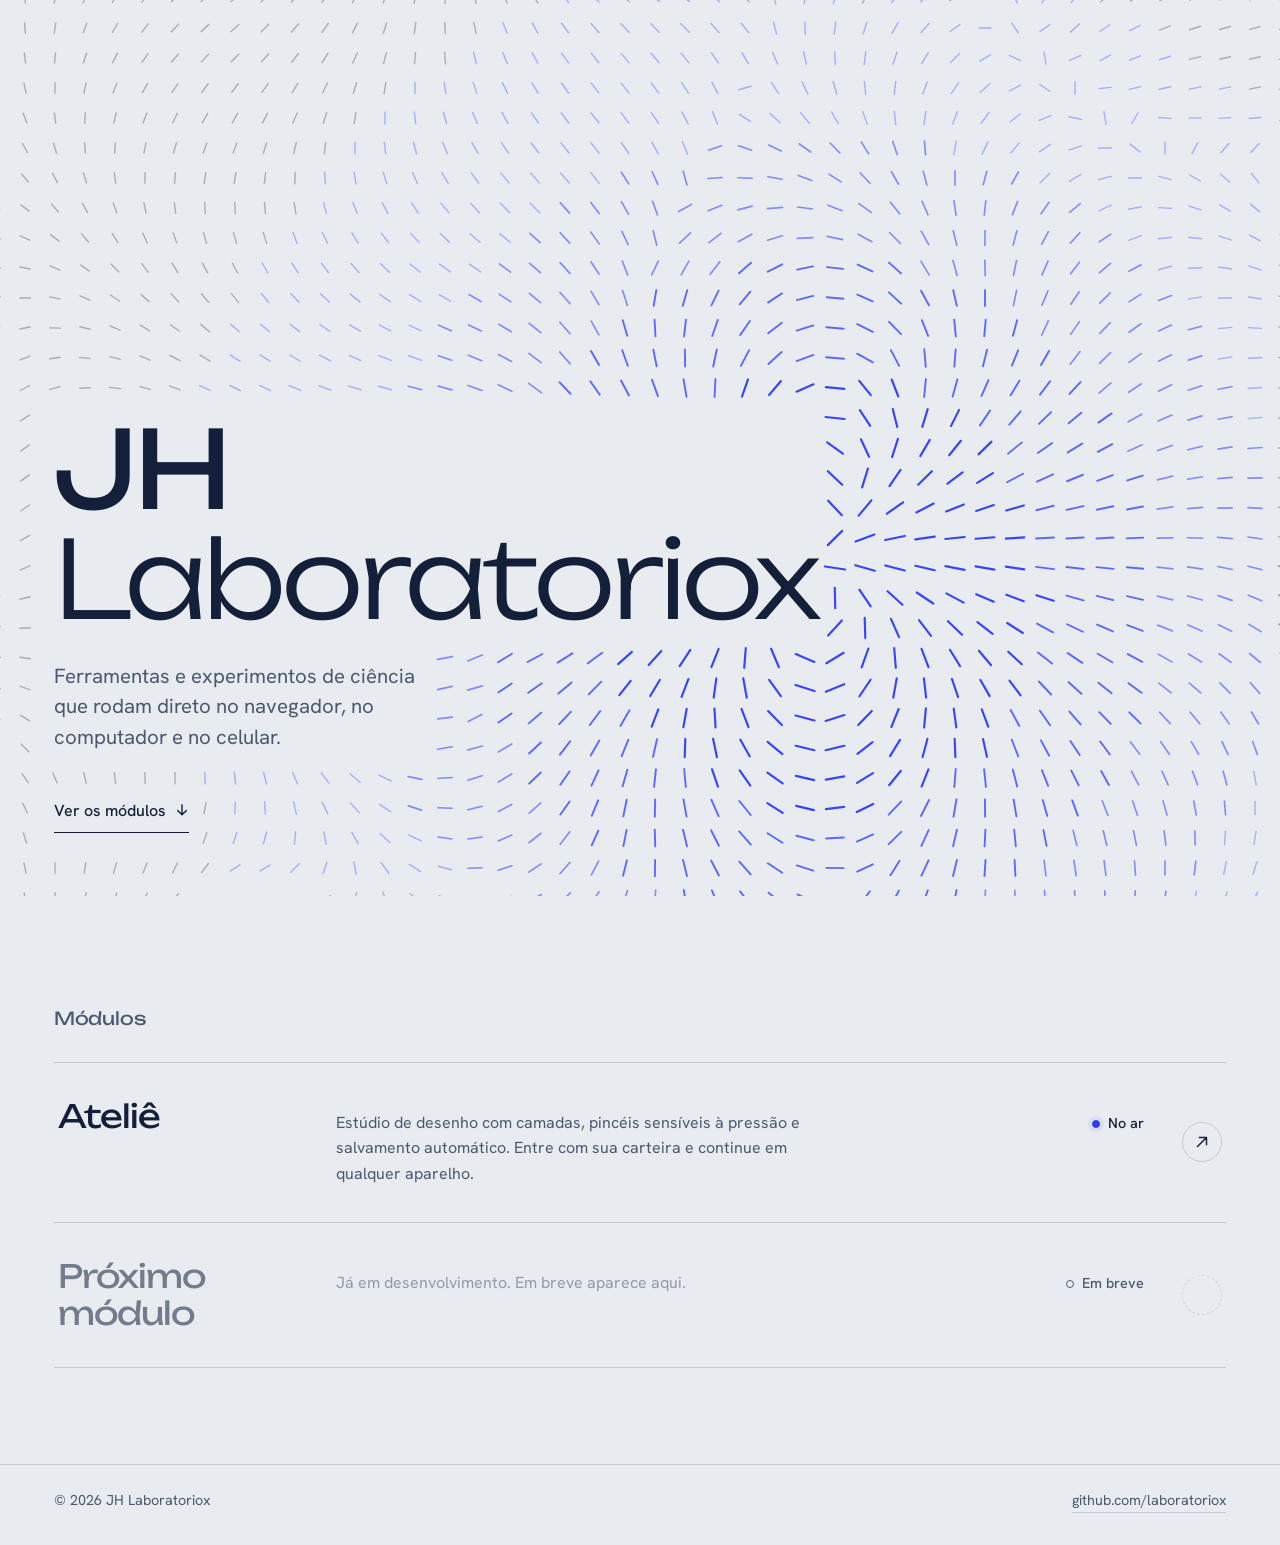
==== index.html @ a57de117 "Add files via upload" ====
<!doctype html>
<html lang="pt-BR">
<head>
  <meta charset="utf-8">
  <meta name="viewport" content="width=device-width, initial-scale=1, viewport-fit=cover">
  <title>JH Laboratoriox</title>
  <meta name="description" content="Ferramentas e experimentos de ciência que rodam direto no navegador, no computador e no celular.">
  <meta name="color-scheme" content="light dark">
  <meta name="theme-color" content="#E8ECF1" media="(prefers-color-scheme: light)">
  <meta name="theme-color" content="#0F1A2E" media="(prefers-color-scheme: dark)">
  <meta property="og:title" content="JH Laboratoriox">
  <meta property="og:description" content="Ferramentas e experimentos de ciência que rodam direto no navegador.">
  <meta property="og:type" content="website">
  <meta property="og:url" content="https://jhlaboratoriox.com.br/">
  <link rel="icon" href="favicon.svg" type="image/svg+xml">
  <link rel="preconnect" href="https://fonts.googleapis.com">
  <link rel="preconnect" href="https://fonts.gstatic.com" crossorigin>
  <link rel="stylesheet" href="https://fonts.googleapis.com/css2?family=Hanken+Grotesk:wght@400;500;600&family=Unbounded:wght@300;400&display=swap">
  <link rel="stylesheet" href="styles.css">
</head>
<body>

<a class="skip" href="#modulos">Ir para os módulos</a>

<header class="hero" id="topo">
  <canvas id="campo" aria-hidden="true"></canvas>

  <div class="hero__inner">
    <h1 class="wordmark">
      <span class="wordmark__jh">JH</span>
      <span class="wordmark__lab">Laboratoriox</span>
    </h1>
    <p class="lede">Ferramentas e experimentos de ciência que rodam direto no navegador, no computador e no celular.</p>
    <a class="jump" href="#modulos">
      Ver os módulos
      <svg viewBox="0 0 16 16" width="14" height="14" aria-hidden="true"><path d="M8 2v11M3 8.5 8 13.5 13 8.5" fill="none" stroke="currentColor" stroke-width="1.6" stroke-linecap="round" stroke-linejoin="round"/></svg>
    </a>
  </div>
</header>

<main id="modulos" class="modulos">
  <h2 class="modulos__title">Módulos</h2>

  <ul class="lista">
    <!--
      Para adicionar um módulo novo, copie um bloco <li> abaixo e troque
      o link (href), o nome, a descrição e o status.
      Status "no ar": use <span class="status status--on">No ar</span>
      Status "em breve": use <span class="status">Em breve</span>
    -->
    <li>
      <a class="linha" href="atelie/">
        <span class="linha__nome">Ateliê</span>
        <span class="linha__desc">Estúdio de desenho com camadas, pincéis sensíveis à pressão e salvamento automático. Entre com sua carteira e continue em qualquer aparelho.</span>
        <span class="status status--on">No ar</span>
        <span class="linha__go" aria-hidden="true">
          <svg viewBox="0 0 20 20" width="18" height="18"><path d="M5 15 15 5M7 5h8v8" fill="none" stroke="currentColor" stroke-width="1.6" stroke-linecap="round" stroke-linejoin="round"/></svg>
        </span>
      </a>
    </li>
    <li>
      <div class="linha linha--vazia" aria-disabled="true">
        <span class="linha__nome">Próximo módulo</span>
        <span class="linha__desc">Já em desenvolvimento. Em breve aparece aqui.</span>
        <span class="status">Em breve</span>
        <span class="linha__go" aria-hidden="true"></span>
      </div>
    </li>
  </ul>
</main>

<footer class="rodape">
  <p>© <span id="ano">2026</span> JH Laboratoriox</p>
  <a href="https://github.com/laboratoriox" rel="noopener">github.com/laboratoriox</a>
</footer>

<script src="campo.js"></script>
<script>document.getElementById('ano').textContent = new Date().getFullYear();</script>
</body>
</html>
---- styles.css ----
/* JH Laboratoriox — claro frio por padrão, azul-marinho no modo escuro */
:root {
  --bg: #E8ECF1;
  --ink: #14203A;
  --muted: #4B5870;
  --rule: #C3CBD8;
  --accent: #2F3CFF;
  --accent-soft: rgba(47, 60, 255, .07);
  --needle: 20, 32, 58;       /* rgb da tinta das agulhas */
  --needle-hot: 47, 60, 255;  /* rgb do acento */
  --pad: clamp(1rem, 4.2vw, 3.5rem);
  --display: 'Unbounded', 'Segoe UI', system-ui, sans-serif;
  --text: 'Hanken Grotesk', system-ui, -apple-system, 'Segoe UI', Roboto, sans-serif;
}
@media (prefers-color-scheme: dark) {
  :root {
    --bg: #0F1A2E;
    --ink: #E6ECF8;
    --muted: #93A1BD;
    --rule: #263450;
    --accent: #8C9BFF;
    --accent-soft: rgba(140, 155, 255, .09);
    --needle: 191, 208, 240;
    --needle-hot: 140, 155, 255;
  }
}

*, *::before, *::after { box-sizing: border-box; }
html { -webkit-text-size-adjust: 100%; scroll-behavior: smooth; }
body {
  margin: 0;
  background: var(--bg);
  color: var(--ink);
  font: 400 1rem/1.6 var(--text);
  -webkit-font-smoothing: antialiased;
  font-synthesis: none;
}
a { color: inherit; }
:focus-visible { outline: 2px solid var(--accent); outline-offset: 3px; border-radius: 2px; }

.skip {
  position: absolute; left: var(--pad); top: -4rem;
  background: var(--ink); color: var(--bg);
  padding: .6rem 1rem; z-index: 10; text-decoration: none;
}
.skip:focus { top: .75rem; }

/* ---------- hero ---------- */
.hero {
  position: relative;
  min-height: min(100svh, 56rem);
  min-height: min(100dvh, 56rem);
  display: flex;
  align-items: flex-end;
  overflow: hidden;
  padding: var(--pad);
  padding-bottom: clamp(2rem, 7vh, 4.5rem);
}
#campo {
  position: absolute; inset: 0;
  width: 100%; height: 100%;
  display: block;
  touch-action: pan-y;
}
.hero__inner { position: relative; max-width: 100%; pointer-events: none; }
.hero__inner > * { pointer-events: auto; }

.wordmark {
  margin: 0;
  font: 300 clamp(1.9rem, 8.4vw, 7.25rem)/1.02 var(--display);
  letter-spacing: -.035em;
  display: flex;
  flex-direction: column;
}
.wordmark__jh { font-weight: 400; }
.wordmark__lab { max-width: 100%; overflow-wrap: anywhere; }

.lede {
  margin: clamp(1.25rem, 3vh, 2rem) 0 0;
  max-width: 34ch;
  font-size: clamp(1.05rem, 1.6vw, 1.3rem);
  line-height: 1.5;
  color: var(--muted);
}
.jump {
  display: inline-flex; align-items: center; gap: .6rem;
  margin-top: clamp(1.5rem, 4vh, 2.5rem);
  font-weight: 500;
  text-decoration: none;
  padding: .55rem 0;
  border-bottom: 1px solid var(--ink);
}
.jump svg { transition: transform .25s ease; }
.jump:hover svg { transform: translateY(3px); }
.jump:hover { color: var(--accent); border-color: var(--accent); }

/* ---------- módulos ---------- */
.modulos {
  padding: clamp(3rem, 9vw, 7rem) var(--pad) clamp(3rem, 8vw, 6rem);
  scroll-margin-top: 1rem;
}
.modulos__title {
  margin: 0 0 clamp(1.25rem, 3vw, 2rem);
  font: 400 clamp(1rem, 1.4vw, 1.15rem)/1.2 var(--display);
  letter-spacing: -.01em;
  color: var(--muted);
}
.lista { list-style: none; margin: 0; padding: 0; border-top: 1px solid var(--rule); }
.lista li { border-bottom: 1px solid var(--rule); }

.linha {
  display: grid;
  grid-template-columns: minmax(0, 15rem) minmax(0, 1fr) auto 2.5rem;
  gap: .5rem clamp(1rem, 3vw, 2.5rem);
  align-items: baseline;
  padding: clamp(1.4rem, 3vw, 2.2rem) .25rem;
  text-decoration: none;
  transition: background-color .2s ease, padding .2s ease;
}
a.linha:hover { background: var(--accent-soft); padding-left: 1rem; padding-right: 1rem; }
.linha__nome { font: 400 clamp(1.4rem, 2.6vw, 2rem)/1.15 var(--display); letter-spacing: -.03em; }
.linha__desc { color: var(--muted); max-width: 52ch; }
.linha__go {
  justify-self: end; align-self: center;
  display: grid; place-items: center;
  width: 2.5rem; height: 2.5rem;
  border: 1px solid var(--rule); border-radius: 50%;
  transition: transform .25s ease, background-color .2s ease, color .2s ease, border-color .2s ease;
}
.linha--vazia .linha__go { border-style: dashed; opacity: .6; }
a.linha:hover .linha__go { transform: rotate(45deg); background: var(--accent); border-color: var(--accent); color: var(--bg); }
.linha--vazia .linha__nome, .linha--vazia .linha__desc { opacity: .55; }

.status {
  display: inline-flex; align-items: center; gap: .5rem;
  font-size: .9rem; font-weight: 500; color: var(--muted);
  white-space: nowrap;
}
.status::before {
  content: ""; width: .5rem; height: .5rem; border-radius: 50%;
  border: 1.5px solid currentColor;
}
.status--on { color: var(--ink); }
.status--on::before { background: var(--accent); border-color: var(--accent); box-shadow: 0 0 0 4px var(--accent-soft); }

/* ---------- rodapé ---------- */
.rodape {
  display: flex; flex-wrap: wrap; justify-content: space-between; gap: .75rem 2rem;
  padding: 1.5rem var(--pad) calc(2rem + env(safe-area-inset-bottom));
  border-top: 1px solid var(--rule);
  color: var(--muted); font-size: .9rem;
}
.rodape p { margin: 0; }
.rodape a { text-decoration: none; border-bottom: 1px solid var(--rule); }
.rodape a:hover { color: var(--accent); border-color: var(--accent); }

/* ---------- telas pequenas ---------- */
@media (max-width: 46rem) {
  .linha { grid-template-columns: 1fr auto; row-gap: .6rem; align-items: center; }
  .linha__nome { grid-column: 1; }
  .linha__go { grid-column: 2; grid-row: 1; }
  .linha__desc { grid-column: 1 / -1; }
  .status { grid-column: 1 / -1; }
  a.linha:hover { padding-left: .25rem; padding-right: .25rem; }
}

@media (prefers-reduced-motion: reduce) {
  html { scroll-behavior: auto; }
  * { transition: none !important; }
}
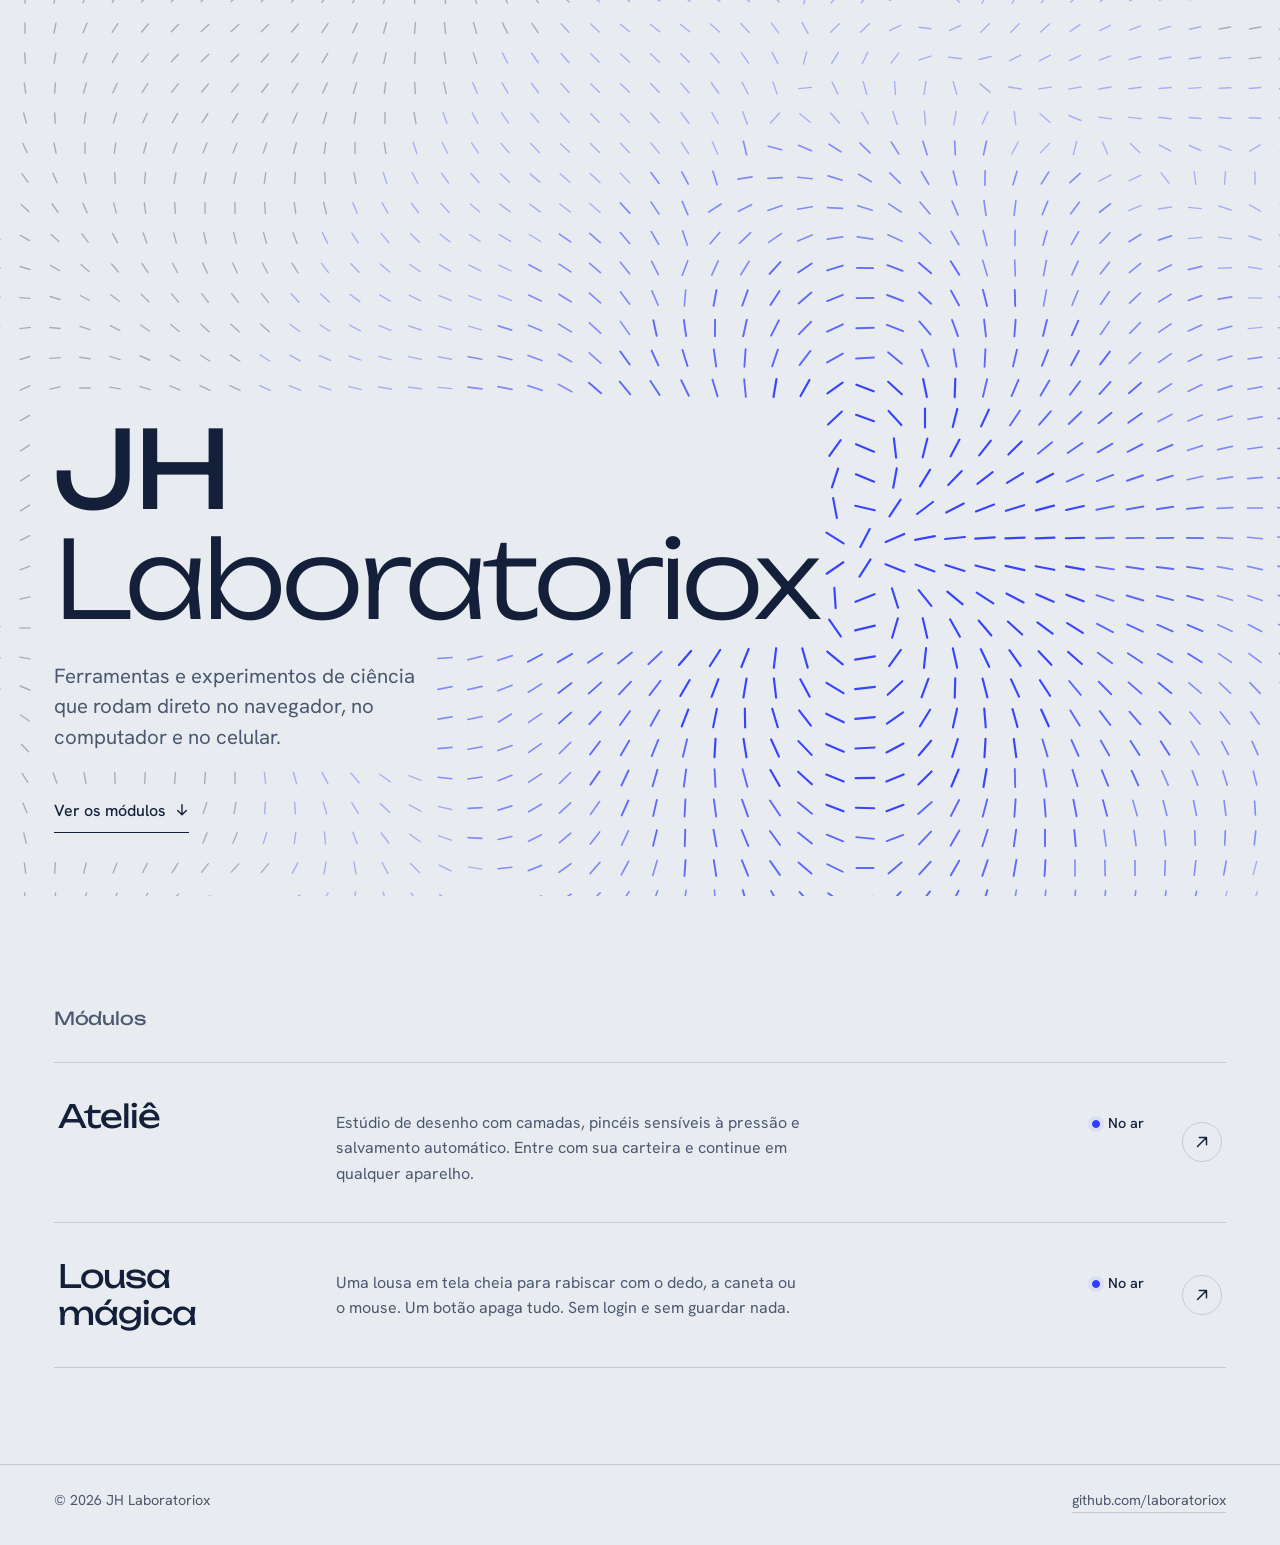
==== commit dd256f1b: "Add files via upload" ====
--- a/index.html
+++ b/index.html
@@ -59,12 +59,14 @@
       </a>
     </li>
     <li>
-      <div class="linha linha--vazia" aria-disabled="true">
-        <span class="linha__nome">Próximo módulo</span>
-        <span class="linha__desc">Já em desenvolvimento. Em breve aparece aqui.</span>
-        <span class="status">Em breve</span>
-        <span class="linha__go" aria-hidden="true"></span>
-      </div>
+      <a class="linha" href="lousa/">
+        <span class="linha__nome">Lousa mágica</span>
+        <span class="linha__desc">Uma lousa em tela cheia para rabiscar com o dedo, a caneta ou o mouse. Um botão apaga tudo. Sem login e sem guardar nada.</span>
+        <span class="status status--on">No ar</span>
+        <span class="linha__go" aria-hidden="true">
+          <svg viewBox="0 0 20 20" width="18" height="18"><path d="M5 15 15 5M7 5h8v8" fill="none" stroke="currentColor" stroke-width="1.6" stroke-linecap="round" stroke-linejoin="round"/></svg>
+        </span>
+      </a>
     </li>
   </ul>
 </main>
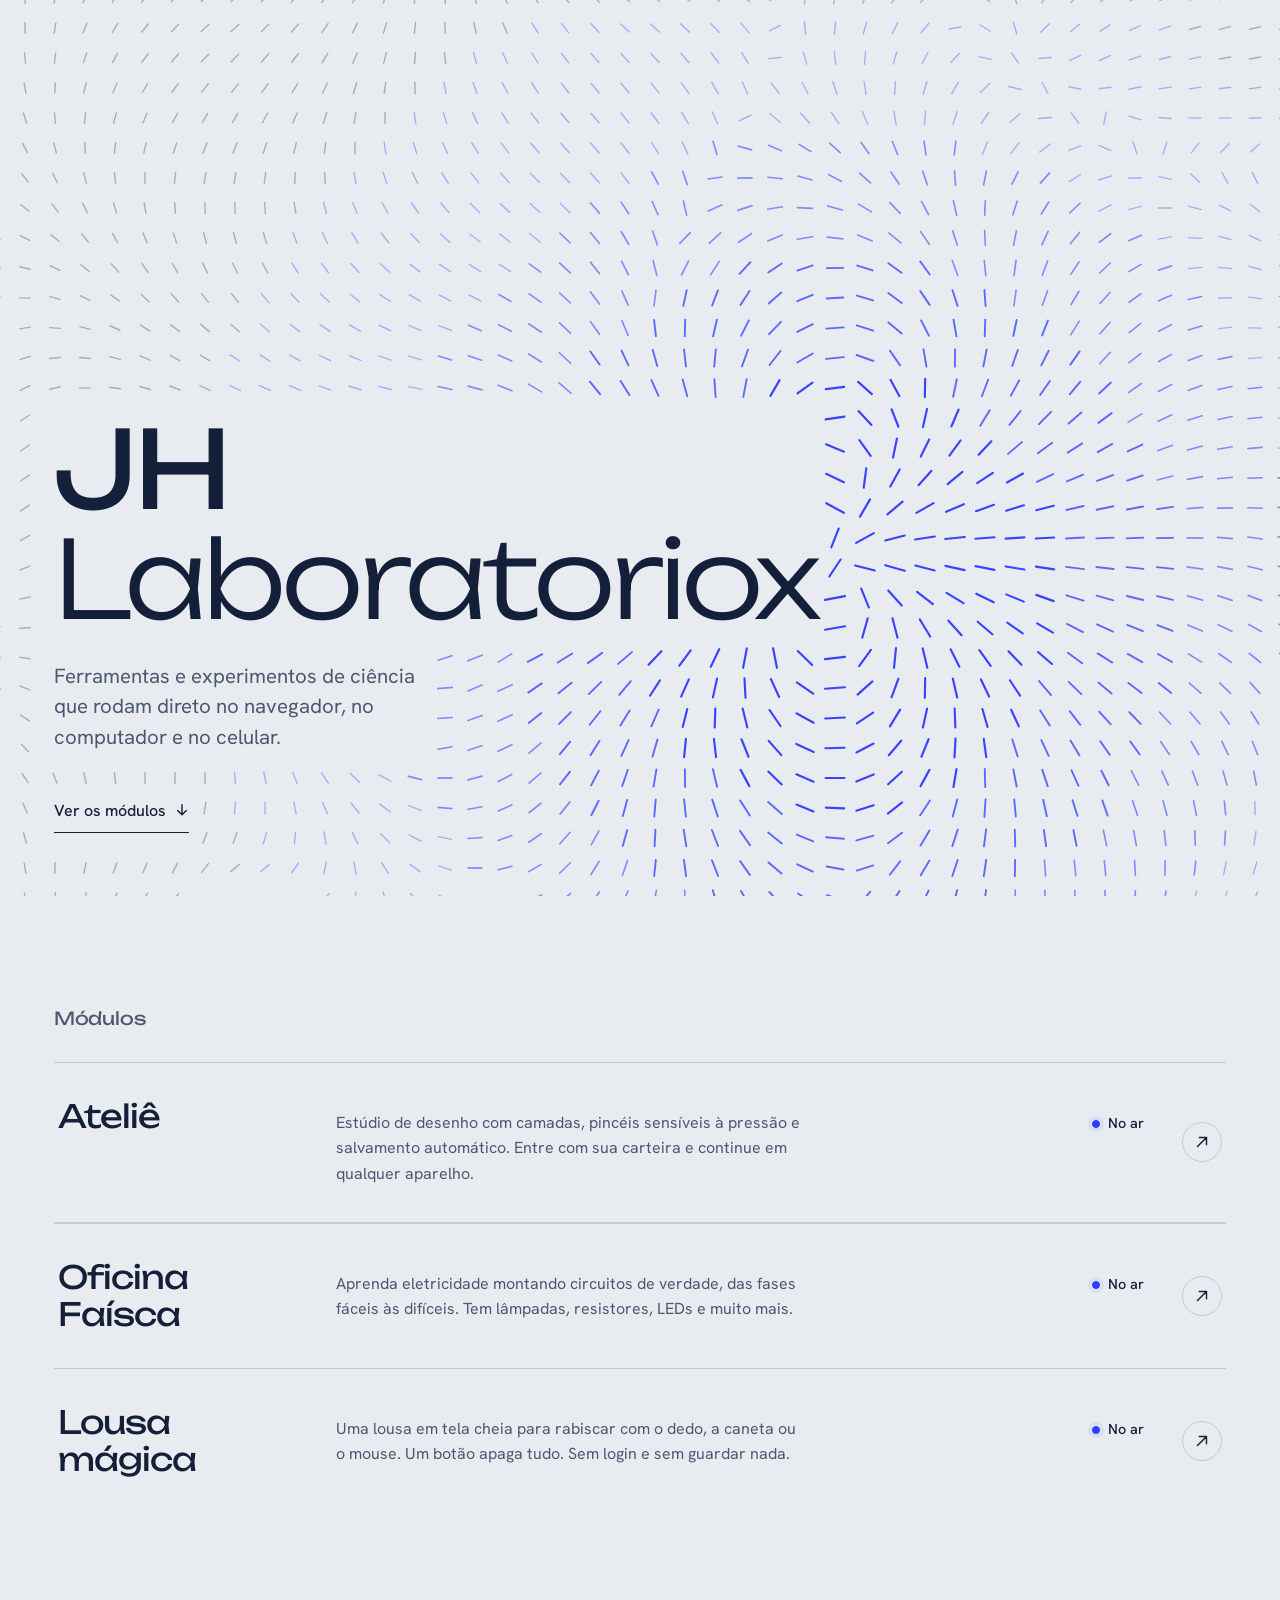
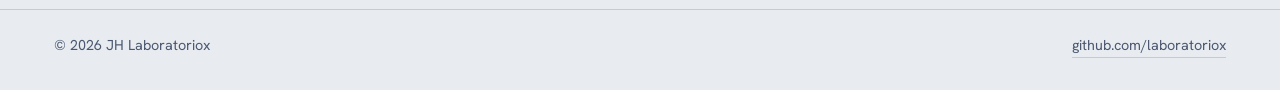
==== commit 3bea94c4: "Update index.html" ====
--- a/index.html
+++ b/index.html
@@ -59,6 +59,16 @@
       </a>
     </li>
     <li>
+      <li>
+      <a class="linha" href="faisca/">
+        <span class="linha__nome">Oficina Faísca</span>
+        <span class="linha__desc">Aprenda eletricidade montando circuitos de verdade, das fases fáceis às difíceis. Tem lâmpadas, resistores, LEDs e muito mais.</span>
+        <span class="status status--on">No ar</span>
+        <span class="linha__go" aria-hidden="true">
+          <svg viewBox="0 0 20 20" width="18" height="18"><path d="M5 15 15 5M7 5h8v8" fill="none" stroke="currentColor" stroke-width="1.6" stroke-linecap="round" stroke-linejoin="round"/></svg>
+        </span>
+      </a>
+    </li>
       <a class="linha" href="lousa/">
         <span class="linha__nome">Lousa mágica</span>
         <span class="linha__desc">Uma lousa em tela cheia para rabiscar com o dedo, a caneta ou o mouse. Um botão apaga tudo. Sem login e sem guardar nada.</span>
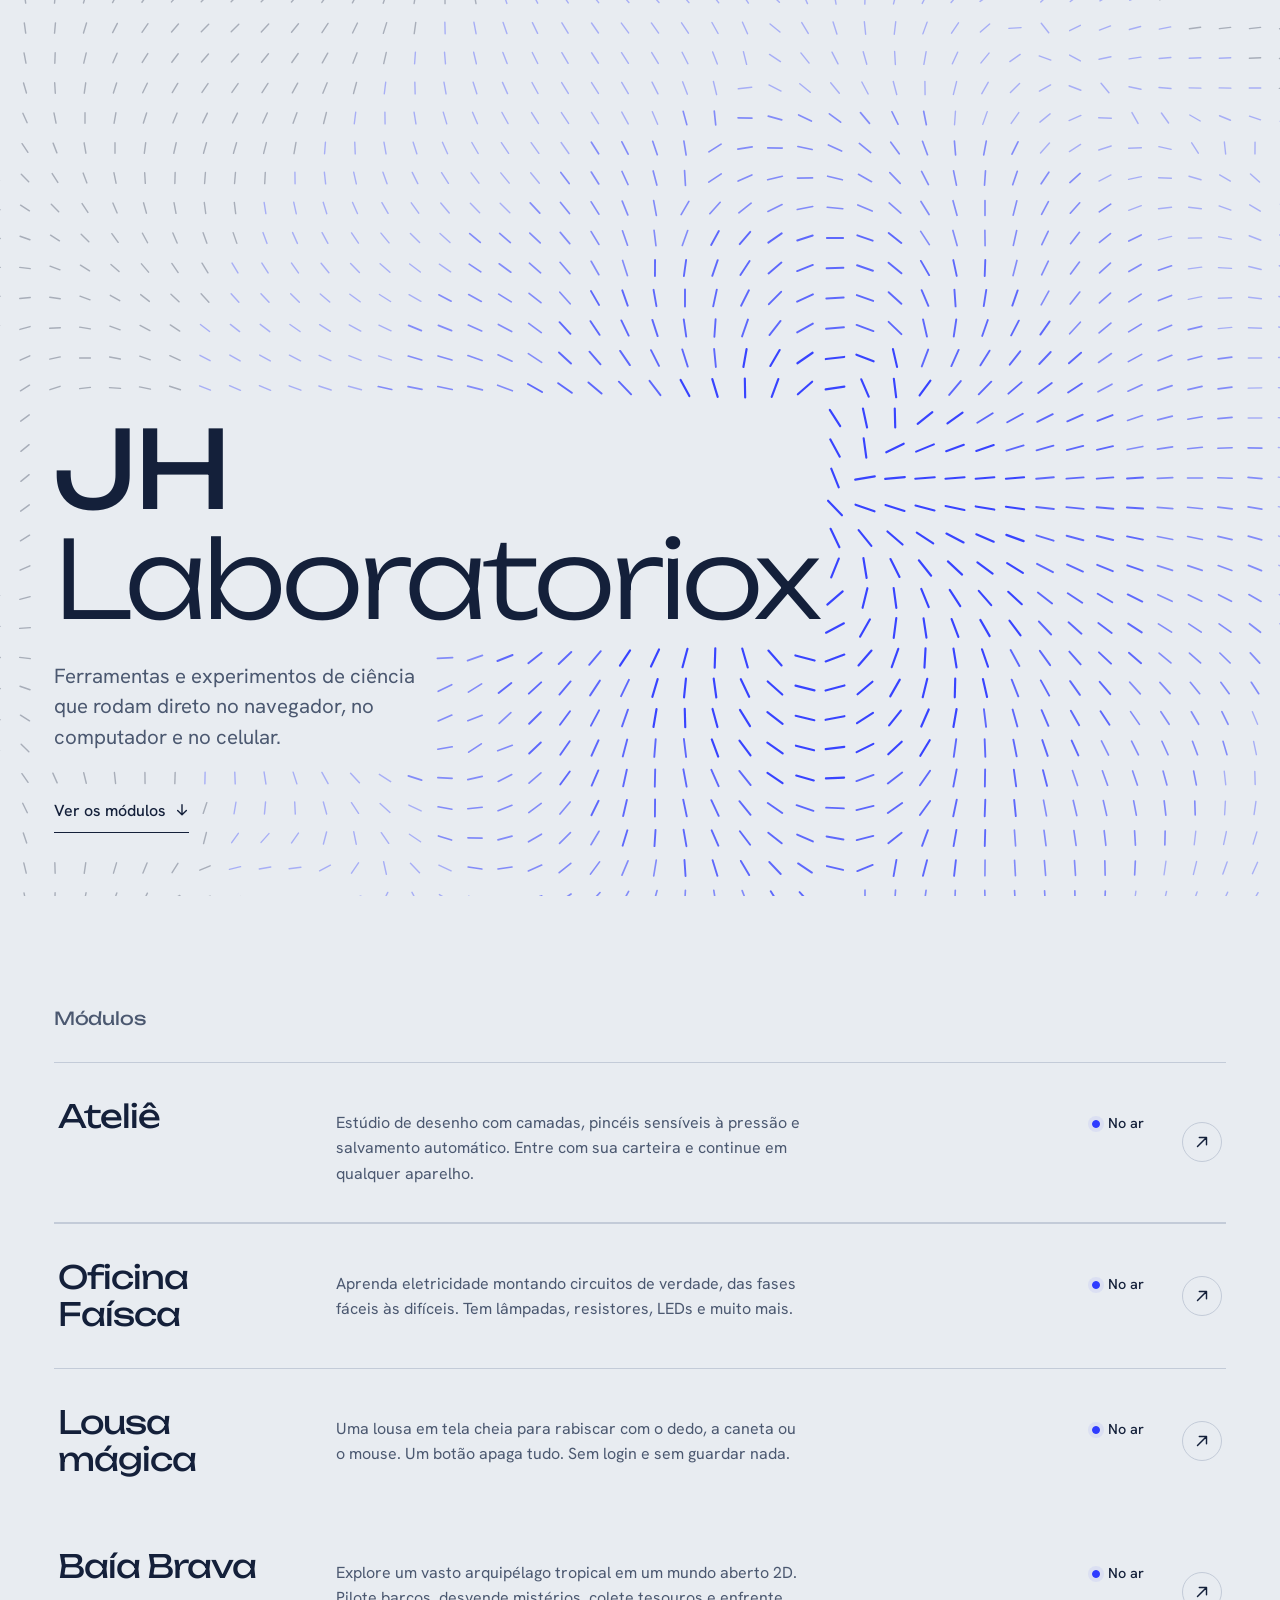
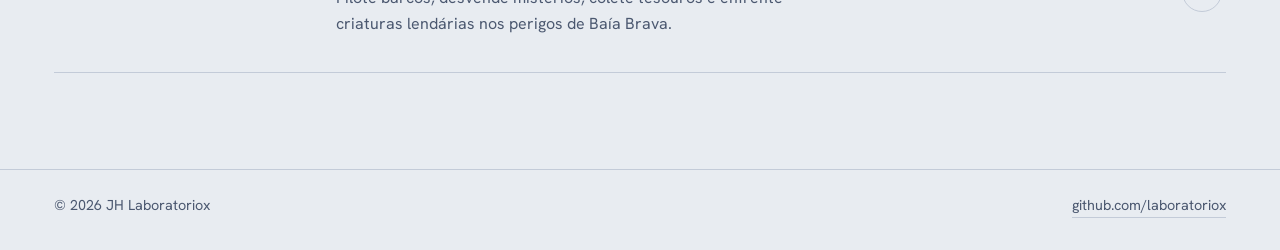
==== commit 583815f2: "Add Baía Brava listing to index.html Added a new list item for 'Baía Brava' with description and sta" ====
--- a/index.html
+++ b/index.html
@@ -78,6 +78,18 @@
         </span>
       </a>
     </li>
+    <li>
+  <a class="linha" href="baiabrava/">
+    <span class="linha__nome">Baía Brava</span>
+    <span class="linha__desc">Explore um vasto arquipélago tropical em um mundo aberto 2D. Pilote barcos, desvende mistérios, colete tesouros e enfrente criaturas lendárias nos perigos de Baía Brava.</span>
+    <span class="status status--on">No ar</span>
+    <span class="linha__go" aria-hidden="true">
+      <svg viewBox="0 0 20 20" width="18" height="18"><path d="M5 15 15 5M7 5h8v8" fill="none" stroke="currentColor" stroke-width="1.6" stroke-linecap="round" stroke-linejoin="round"/></svg>
+    </span>
+  </a>
+</li>
+
+    
   </ul>
 </main>
 
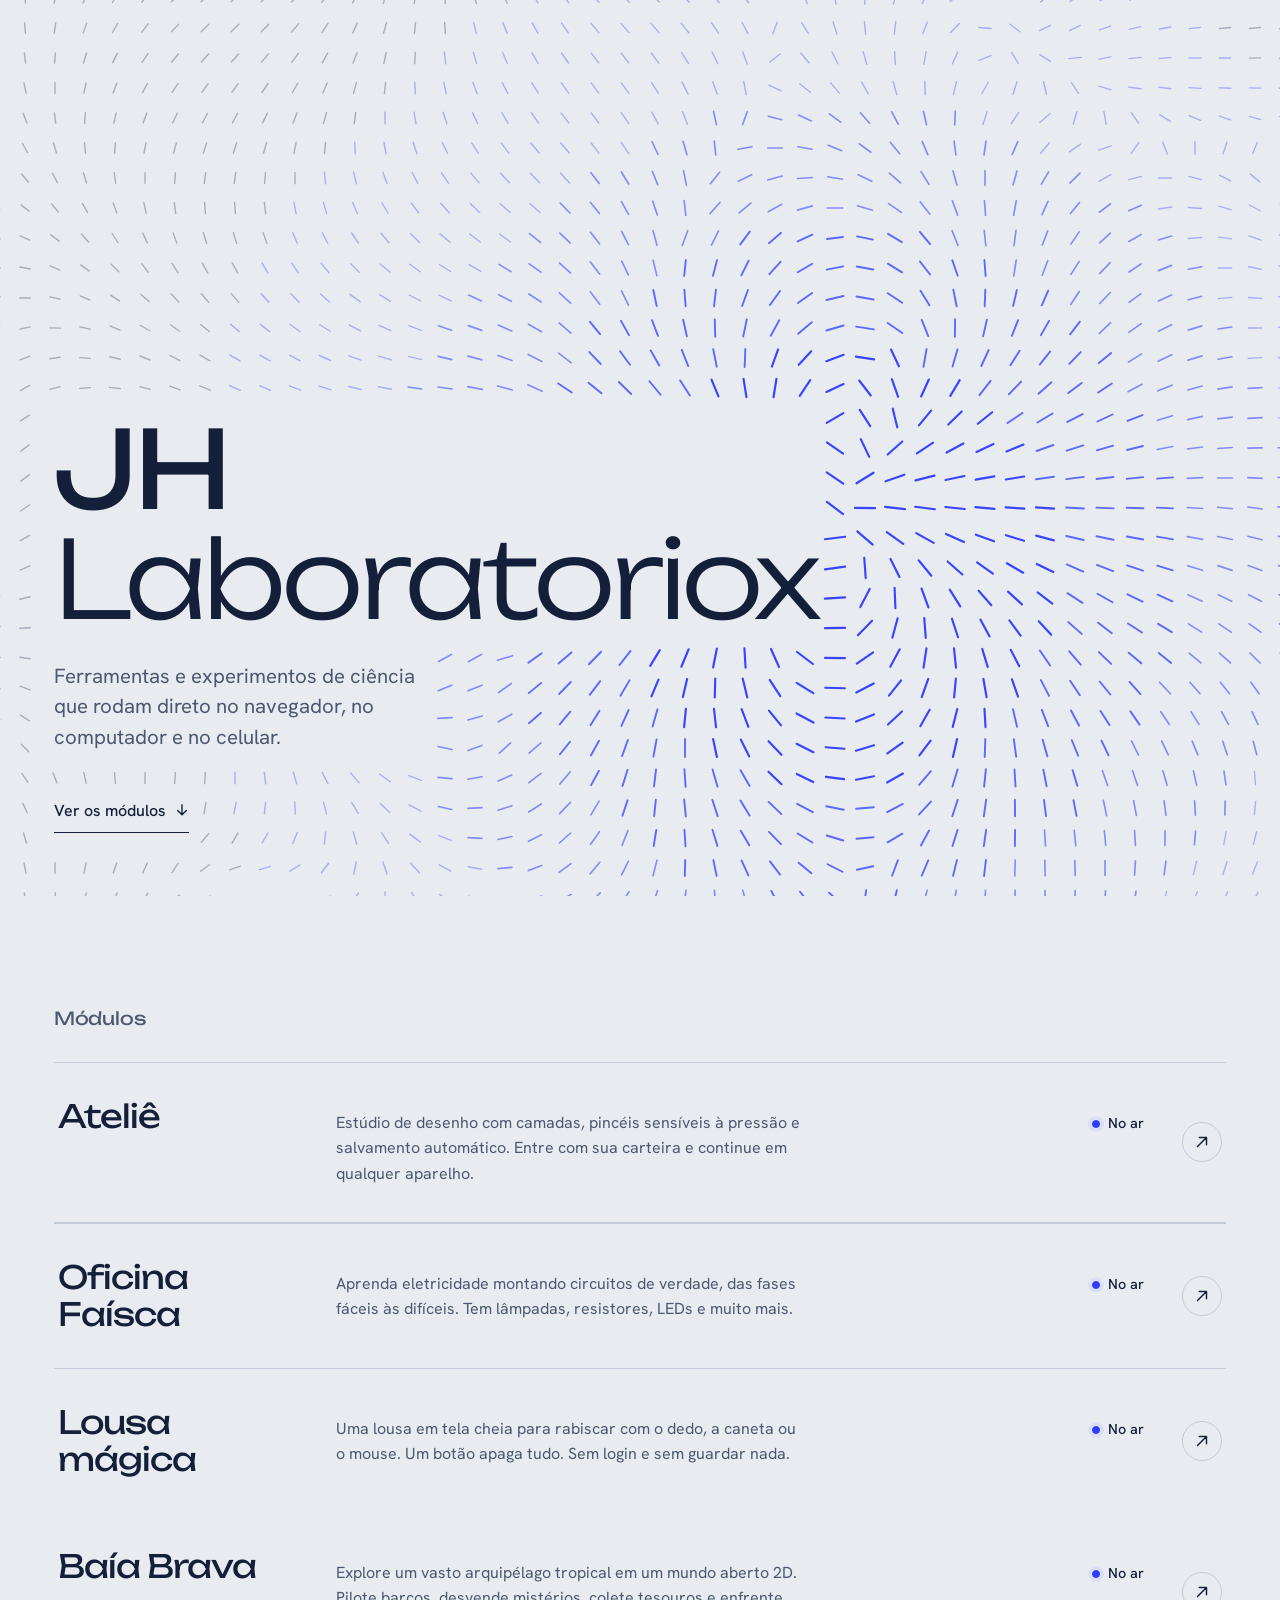
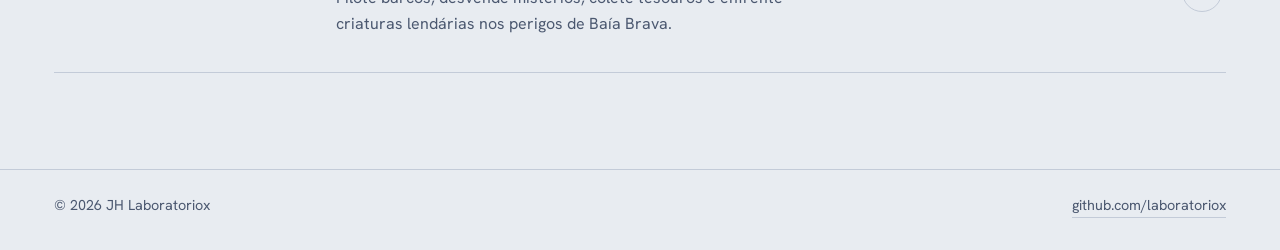
==== commit b4687b83: "Fix link href for Baía Brava" ====
--- a/index.html
+++ b/index.html
@@ -79,7 +79,7 @@
       </a>
     </li>
     <li>
-  <a class="linha" href="baiabrava/">
+  <a class="linha" href="Baia-Brava/">
     <span class="linha__nome">Baía Brava</span>
     <span class="linha__desc">Explore um vasto arquipélago tropical em um mundo aberto 2D. Pilote barcos, desvende mistérios, colete tesouros e enfrente criaturas lendárias nos perigos de Baía Brava.</span>
     <span class="status status--on">No ar</span>
